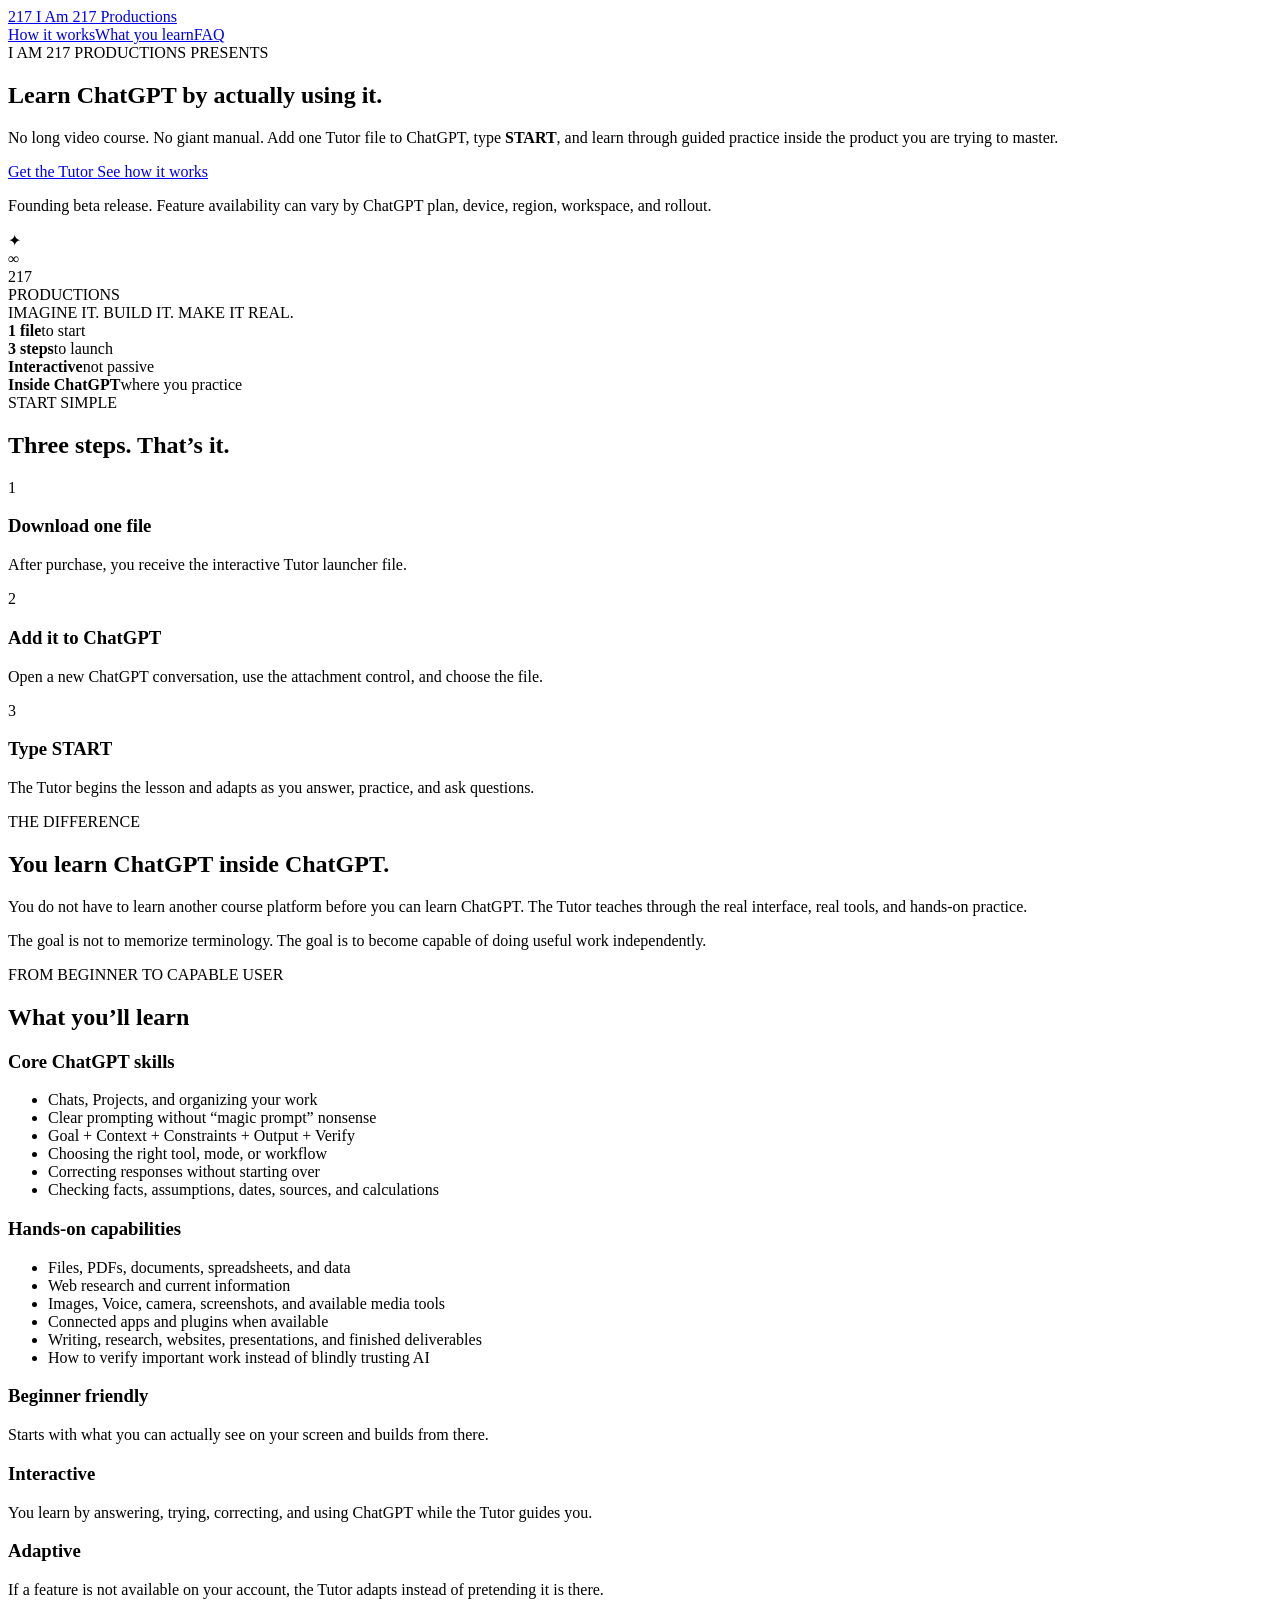
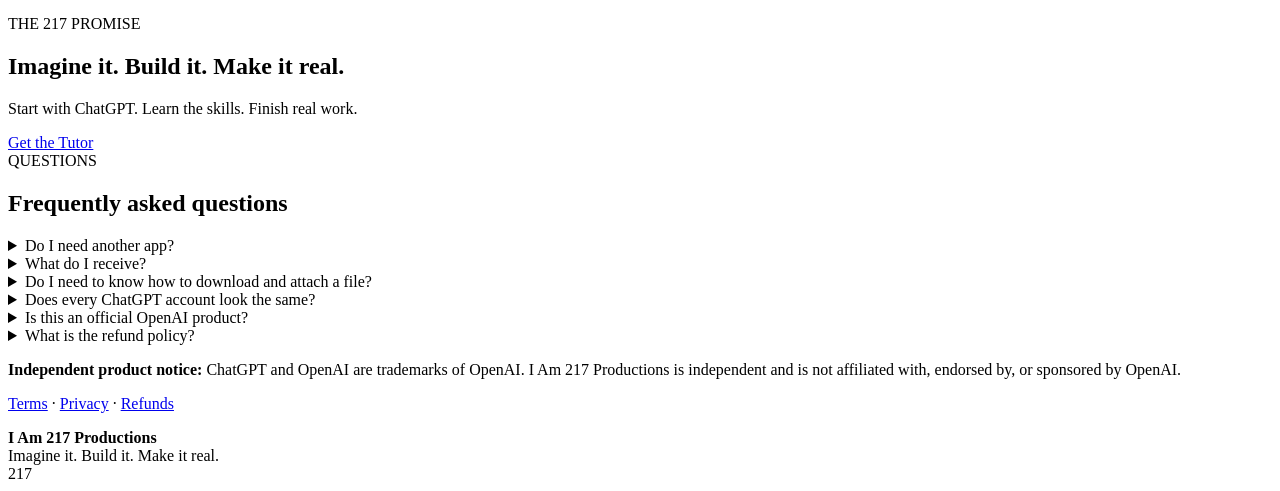
==== index.html @ eaa8aeeb "Build I Am 217 Productions sales page" ====
<!doctype html>
<html lang="en">
<head>
  <meta charset="utf-8">
  <meta name="viewport" content="width=device-width,initial-scale=1">
  <title>217 Interactive Tutor | I Am 217 Productions</title>
  <meta name="description" content="Learn ChatGPT by actually using it. One file. One chat. Type START.">
  <meta name="theme-color" content="#080808">
  <link rel="stylesheet" href="styles.css">
  <script src="site-config.js" defer></script>
  <script src="site.js" defer></script>
</head>
<body>
<header class="topbar">
  <div class="wrap nav">
    <a class="brand" href="#top" aria-label="I Am 217 Productions home">
      <span class="mini-mark">217</span>
      <span>I Am 217 Productions</span>
    </a>
    <nav><a href="#how">How it works</a><a href="#learn">What you learn</a><a href="#faq">FAQ</a></nav>
  </div>
</header>

<main id="top">
  <section class="hero wrap">
    <div class="hero-copy">
      <div class="eyebrow">I AM 217 PRODUCTIONS PRESENTS</div>
      <h1>Learn ChatGPT by <span>actually using it.</span></h1>
      <p class="lead">No long video course. No giant manual. Add one Tutor file to ChatGPT, type <strong>START</strong>, and learn through guided practice inside the product you are trying to master.</p>
      <div class="hero-actions">
        <a class="button primary buy-link" href="#">Get the Tutor <span class="price-label"></span></a>
        <a class="button secondary" href="#how">See how it works</a>
      </div>
      <p class="micro">Founding beta release. Feature availability can vary by ChatGPT plan, device, region, workspace, and rollout.</p>
    </div>
    <div class="hero-art" aria-label="217 Productions brand mark">
      <div class="seal">
        <div class="triangle"></div>
        <div class="flame">✦</div>
        <div class="infinity">∞</div>
      </div>
      <div class="big217">217</div>
      <div class="productions">PRODUCTIONS</div>
      <div class="motto">IMAGINE IT. BUILD IT. MAKE IT REAL.</div>
    </div>
  </section>

  <section class="proofbar">
    <div class="wrap proofgrid">
      <div><strong>1 file</strong><span>to start</span></div>
      <div><strong>3 steps</strong><span>to launch</span></div>
      <div><strong>Interactive</strong><span>not passive</span></div>
      <div><strong>Inside ChatGPT</strong><span>where you practice</span></div>
    </div>
  </section>

  <section id="how" class="section wrap">
    <div class="section-kicker">START SIMPLE</div>
    <h2>Three steps. That’s it.</h2>
    <div class="cards three">
      <article class="card"><div class="num">1</div><h3>Download one file</h3><p>After purchase, you receive the interactive Tutor launcher file.</p></article>
      <article class="card"><div class="num">2</div><h3>Add it to ChatGPT</h3><p>Open a new ChatGPT conversation, use the attachment control, and choose the file.</p></article>
      <article class="card"><div class="num">3</div><h3>Type START</h3><p>The Tutor begins the lesson and adapts as you answer, practice, and ask questions.</p></article>
    </div>
  </section>

  <section class="section darkband">
    <div class="wrap split">
      <div>
        <div class="section-kicker">THE DIFFERENCE</div>
        <h2>You learn ChatGPT inside ChatGPT.</h2>
      </div>
      <div>
        <p class="wide">You do not have to learn another course platform before you can learn ChatGPT. The Tutor teaches through the real interface, real tools, and hands-on practice.</p>
        <p class="wide">The goal is not to memorize terminology. The goal is to become capable of doing useful work independently.</p>
      </div>
    </div>
  </section>

  <section id="learn" class="section wrap">
    <div class="section-kicker">FROM BEGINNER TO CAPABLE USER</div>
    <h2>What you’ll learn</h2>
    <div class="cards two">
      <article class="card feature">
        <h3>Core ChatGPT skills</h3>
        <ul>
          <li>Chats, Projects, and organizing your work</li>
          <li>Clear prompting without “magic prompt” nonsense</li>
          <li>Goal + Context + Constraints + Output + Verify</li>
          <li>Choosing the right tool, mode, or workflow</li>
          <li>Correcting responses without starting over</li>
          <li>Checking facts, assumptions, dates, sources, and calculations</li>
        </ul>
      </article>
      <article class="card feature">
        <h3>Hands-on capabilities</h3>
        <ul>
          <li>Files, PDFs, documents, spreadsheets, and data</li>
          <li>Web research and current information</li>
          <li>Images, Voice, camera, screenshots, and available media tools</li>
          <li>Connected apps and plugins when available</li>
          <li>Writing, research, websites, presentations, and finished deliverables</li>
          <li>How to verify important work instead of blindly trusting AI</li>
        </ul>
      </article>
    </div>
  </section>

  <section class="section wrap">
    <div class="cards three">
      <article class="card statement"><h3>Beginner friendly</h3><p>Starts with what you can actually see on your screen and builds from there.</p></article>
      <article class="card statement"><h3>Interactive</h3><p>You learn by answering, trying, correcting, and using ChatGPT while the Tutor guides you.</p></article>
      <article class="card statement"><h3>Adaptive</h3><p>If a feature is not available on your account, the Tutor adapts instead of pretending it is there.</p></article>
    </div>
  </section>

  <section class="cta">
    <div class="wrap centered">
      <div class="section-kicker">THE 217 PROMISE</div>
      <h2>Imagine it. Build it. Make it real.</h2>
      <p class="wide center-copy">Start with ChatGPT. Learn the skills. Finish real work.</p>
      <a class="button primary buy-link" href="#">Get the Tutor <span class="price-label"></span></a>
    </div>
  </section>

  <section id="faq" class="section wrap faq">
    <div class="section-kicker">QUESTIONS</div>
    <h2>Frequently asked questions</h2>
    <details><summary>Do I need another app?</summary><p>No separate training app is required. You use your own ChatGPT account and the Tutor file you receive.</p></details>
    <details><summary>What do I receive?</summary><p>The founding beta is intentionally simple: one interactive Tutor launcher file, plus clear start instructions.</p></details>
    <details><summary>Do I need to know how to download and attach a file?</summary><p>You need to be able to save the file and choose it from ChatGPT’s attachment control. The delivery instructions show the steps clearly.</p></details>
    <details><summary>Does every ChatGPT account look the same?</summary><p>No. Features can vary by plan, device, region, workspace settings, and rollout. The Tutor is designed to ask what you actually see and adapt.</p></details>
    <details><summary>Is this an official OpenAI product?</summary><p>No. This is an independent educational product from I Am 217 Productions. It is not affiliated with, sponsored by, or endorsed by OpenAI.</p></details>
    <details><summary>What is the refund policy?</summary><p>The final founding-beta refund policy will be posted before paid checkout is enabled.</p></details>
  </section>

  <section class="section wrap legal-note">
    <p><strong>Independent product notice:</strong> ChatGPT and OpenAI are trademarks of OpenAI. I Am 217 Productions is independent and is not affiliated with, endorsed by, or sponsored by OpenAI.</p>
    <p><a href="terms.html">Terms</a> · <a href="privacy.html">Privacy</a> · <a href="refunds.html">Refunds</a></p>
  </section>
</main>

<footer>
  <div class="wrap footer-inner">
    <div><strong>I Am 217 Productions</strong><br><span>Imagine it. Build it. Make it real.</span></div>
    <div class="footer-217">217</div>
  </div>
</footer>
</body>
</html>
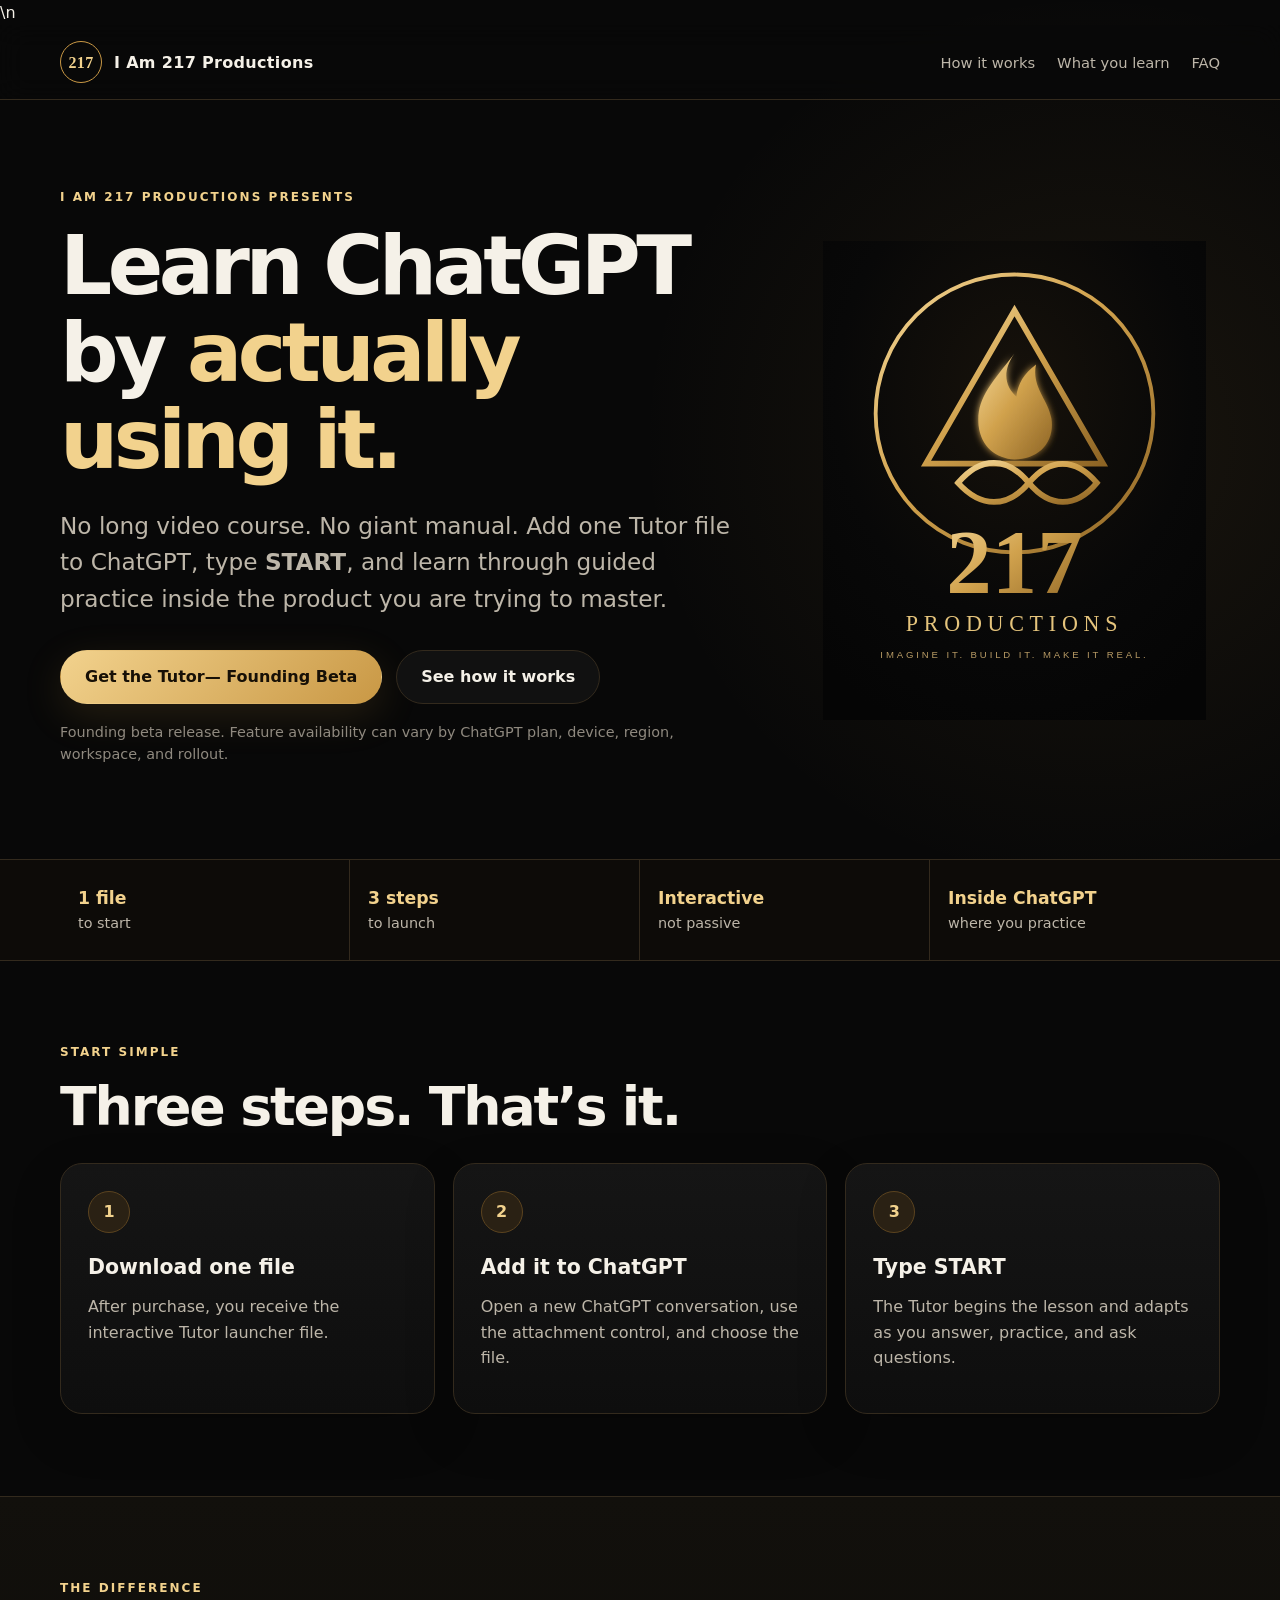
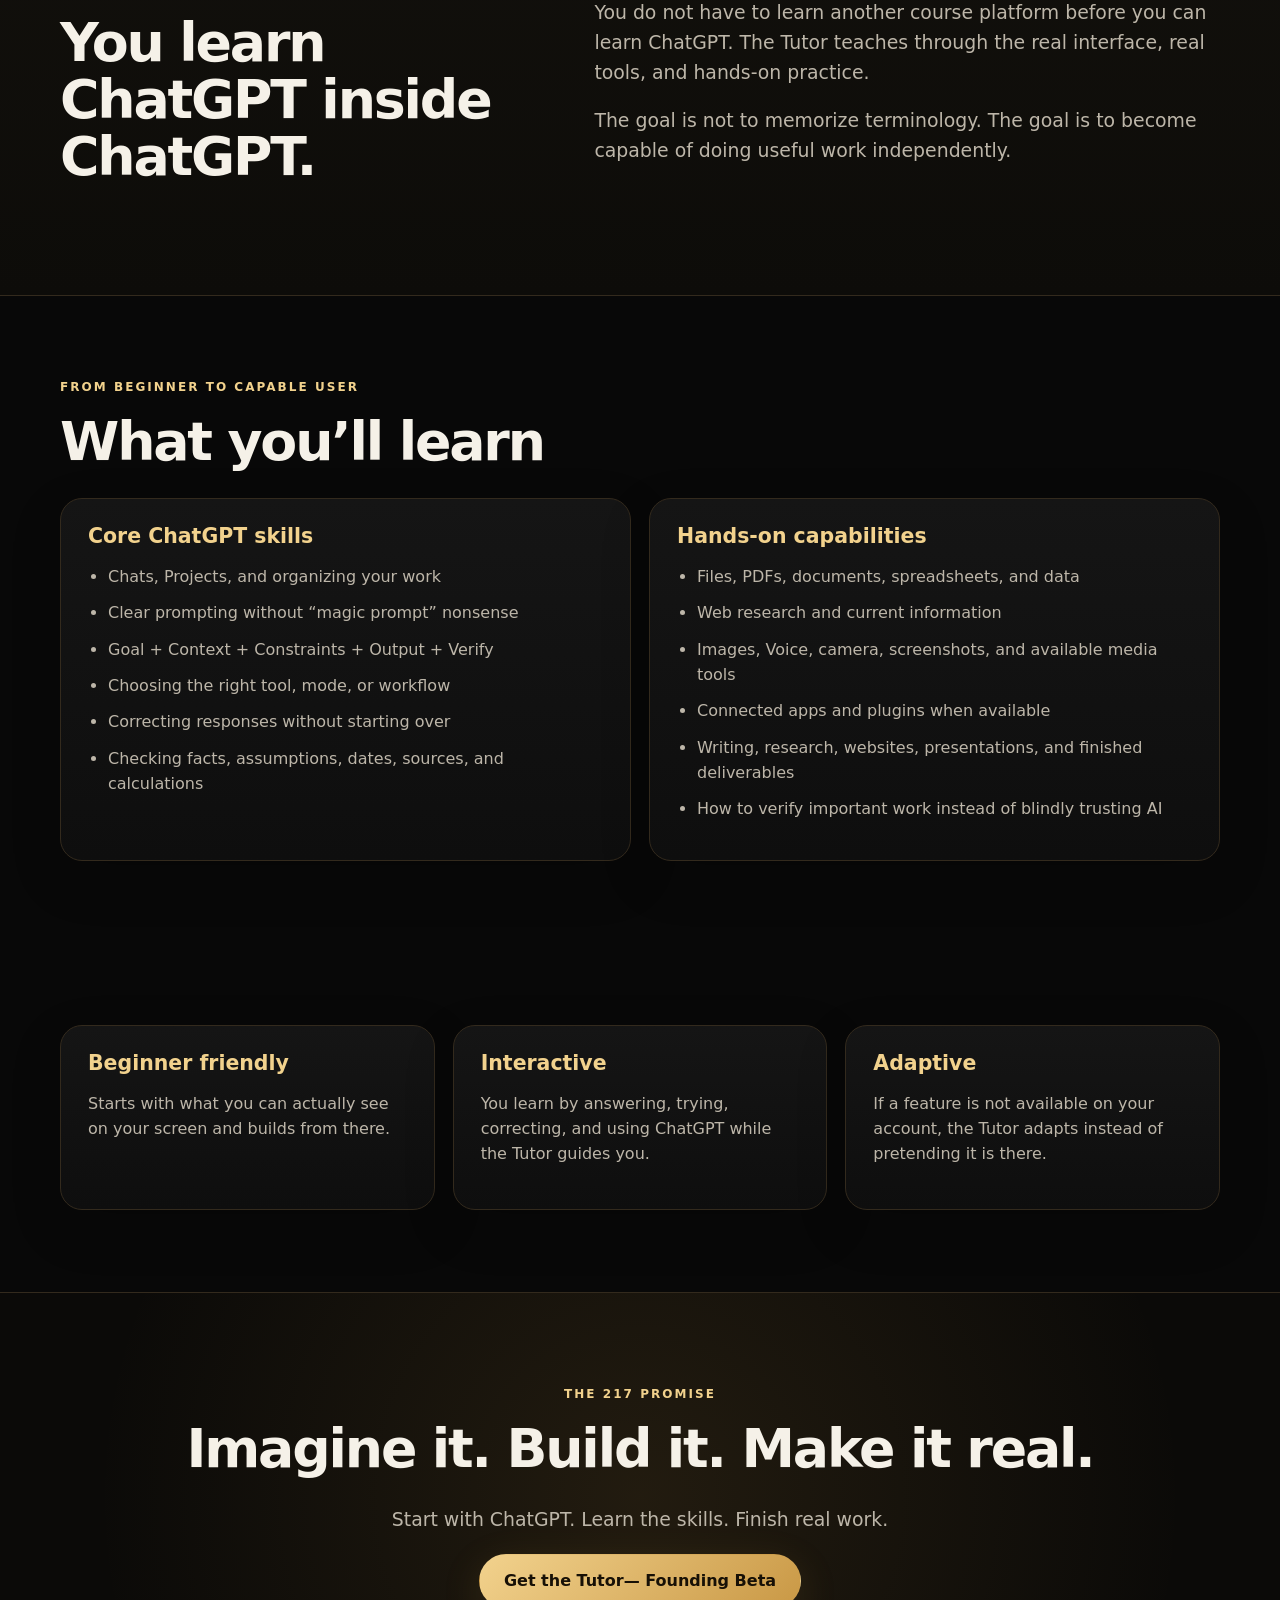
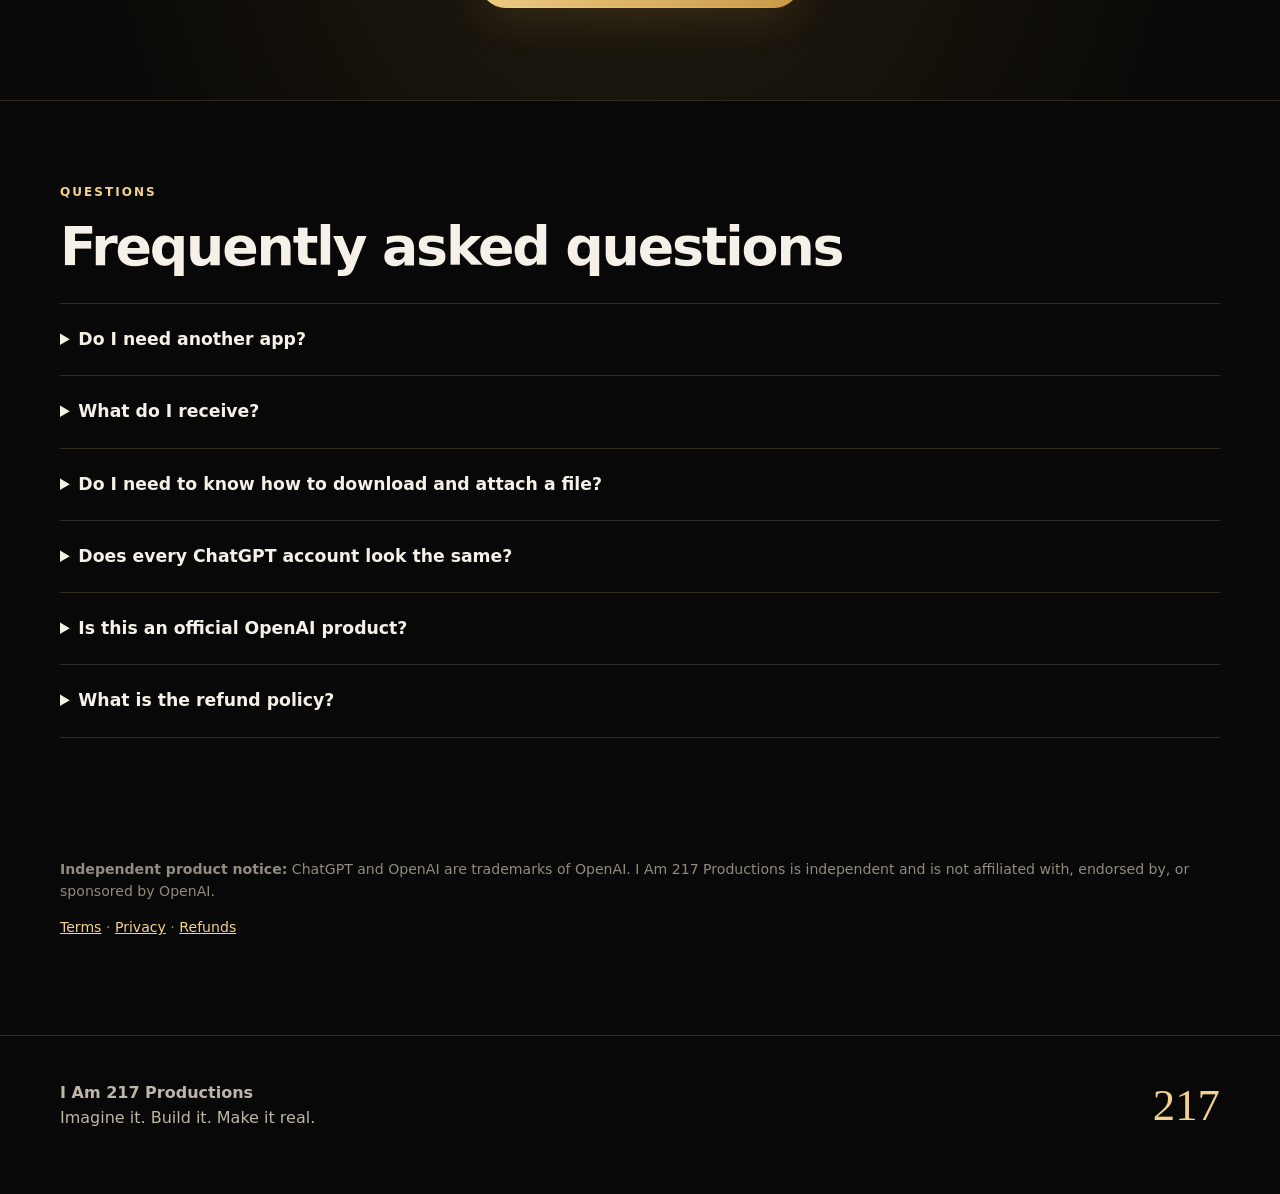
==== commit 7c05182f: "Use finished 217 brand mark on sales page" ====
--- a/index.html
+++ b/index.html
@@ -5,7 +5,7 @@
   <meta name="viewport" content="width=device-width,initial-scale=1">
   <title>217 Interactive Tutor | I Am 217 Productions</title>
   <meta name="description" content="Learn ChatGPT by actually using it. One file. One chat. Type START.">
-  <meta name="theme-color" content="#080808">
+  <meta name="theme-color" content="#080808">\n  <link rel="icon" href="favicon.svg" type="image/svg+xml">
   <link rel="stylesheet" href="styles.css">
   <script src="site-config.js" defer></script>
   <script src="site.js" defer></script>
@@ -33,15 +33,8 @@
       </div>
       <p class="micro">Founding beta release. Feature availability can vary by ChatGPT plan, device, region, workspace, and rollout.</p>
     </div>
-    <div class="hero-art" aria-label="217 Productions brand mark">
-      <div class="seal">
-        <div class="triangle"></div>
-        <div class="flame">✦</div>
-        <div class="infinity">∞</div>
-      </div>
-      <div class="big217">217</div>
-      <div class="productions">PRODUCTIONS</div>
-      <div class="motto">IMAGINE IT. BUILD IT. MAKE IT REAL.</div>
+    <div class="hero-art">
+      <img class="brand-mark" src="brand-mark.svg" alt="I Am 217 Productions — Imagine it. Build it. Make it real.">
     </div>
   </section>
 
--- a/styles.css
+++ b/styles.css
@@ -0,0 +1,62 @@
+:root{
+  --bg:#080808;--panel:#111;--panel2:#17130d;--text:#f5f1e8;--muted:#bdb6a9;
+  --gold:#c99845;--gold2:#f2d28d;--gold3:#8d6424;--line:#332a1d;--max:1160px
+}
+*{box-sizing:border-box}
+html{scroll-behavior:smooth}
+body{margin:0;background:
+  radial-gradient(circle at 85% 10%,rgba(201,152,69,.09),transparent 28rem),
+  var(--bg);color:var(--text);font-family:Inter,ui-sans-serif,system-ui,-apple-system,BlinkMacSystemFont,"Segoe UI",sans-serif;line-height:1.58}
+a{color:var(--gold2)}
+.wrap{width:min(var(--max),calc(100% - 36px));margin-inline:auto}
+.topbar{position:sticky;top:0;z-index:20;background:rgba(8,8,8,.88);backdrop-filter:blur(14px);border-bottom:1px solid var(--line)}
+.nav{min-height:74px;display:flex;align-items:center;justify-content:space-between;gap:24px}
+.brand{display:flex;align-items:center;gap:12px;text-decoration:none;color:var(--text);font-weight:850;letter-spacing:.02em}
+.mini-mark{width:42px;height:42px;display:grid;place-items:center;border:1px solid var(--gold);border-radius:50%;color:var(--gold2);font-family:Georgia,serif;font-weight:800}
+nav{display:flex;gap:22px} nav a{text-decoration:none;color:var(--muted);font-size:.92rem}
+nav a:hover{color:var(--gold2)}
+.hero{display:grid;grid-template-columns:1.25fr .75fr;gap:64px;align-items:center;padding:88px 0 78px}
+.eyebrow,.section-kicker{color:var(--gold2);font-size:.75rem;font-weight:900;letter-spacing:.17em;margin-bottom:16px}
+h1,h2,h3{line-height:1.06;margin-top:0}
+h1{font-size:clamp(3rem,6.4vw,6.2rem);letter-spacing:-.055em;margin-bottom:24px}
+h1 span{color:var(--gold2)}
+h2{font-size:clamp(2.15rem,4.2vw,4rem);letter-spacing:-.04em;margin-bottom:28px}
+h3{font-size:1.28rem;margin-bottom:12px}
+.lead{font-size:clamp(1.12rem,2vw,1.45rem);max-width:820px;color:var(--muted)}
+.hero-actions{display:flex;gap:14px;flex-wrap:wrap;margin-top:32px}
+.button{display:inline-flex;align-items:center;justify-content:center;min-height:54px;padding:0 24px;border-radius:999px;text-decoration:none;font-weight:900;border:1px solid var(--line);transition:.2s ease}
+.button:hover{transform:translateY(-2px)}
+.primary{background:linear-gradient(135deg,var(--gold2),var(--gold));color:#171006;border-color:transparent;box-shadow:0 12px 40px rgba(201,152,69,.15)}
+.secondary{color:var(--text);background:#111}
+.micro{font-size:.9rem;color:#8f897f;margin-top:17px}
+.hero-art{text-align:center;padding:30px 14px}
+.seal{width:min(320px,72vw);aspect-ratio:1;margin:0 auto 14px;border:3px solid var(--gold);border-radius:50%;position:relative;box-shadow:0 0 55px rgba(201,152,69,.12),inset 0 0 35px rgba(201,152,69,.04)}
+.triangle{position:absolute;left:50%;top:13%;transform:translateX(-50%);width:0;height:0;border-left:105px solid transparent;border-right:105px solid transparent;border-bottom:185px solid rgba(201,152,69,.95);filter:drop-shadow(0 0 8px rgba(242,210,141,.18))}
+.triangle:after{content:"";position:absolute;left:-93px;top:14px;width:0;height:0;border-left:93px solid transparent;border-right:93px solid transparent;border-bottom:164px solid #080808}
+.flame{position:absolute;left:50%;top:35%;transform:translate(-50%,-50%);font-size:76px;color:var(--gold2);z-index:2;text-shadow:0 0 24px rgba(242,210,141,.35)}
+.infinity{position:absolute;left:50%;bottom:8%;transform:translateX(-50%);font-family:Georgia,serif;font-size:82px;color:var(--gold2);z-index:3}
+.big217{font-family:Georgia,serif;font-size:clamp(4rem,8vw,6.8rem);line-height:.9;color:var(--gold2);text-shadow:0 0 28px rgba(201,152,69,.18)}
+.productions{font-family:Georgia,serif;letter-spacing:.24em;color:var(--gold2);font-size:clamp(.95rem,2vw,1.4rem);margin-top:8px}
+.motto{font-size:.68rem;letter-spacing:.19em;color:#b89b65;margin-top:10px}
+.proofbar{border-block:1px solid var(--line);background:#0d0b08}
+.proofgrid{display:grid;grid-template-columns:repeat(4,1fr)}
+.proofgrid div{padding:25px 18px;border-right:1px solid var(--line);display:flex;flex-direction:column}
+.proofgrid div:last-child{border-right:0}.proofgrid strong{color:var(--gold2);font-size:1.08rem}.proofgrid span{color:var(--muted);font-size:.9rem}
+.section{padding:82px 0}
+.darkband{background:linear-gradient(180deg,#12100c,#0d0c09);border-block:1px solid var(--line)}
+.split{display:grid;grid-template-columns:.85fr 1.15fr;gap:72px;align-items:start}
+.wide{font-size:1.18rem;color:var(--muted);max-width:820px}
+.cards{display:grid;gap:18px}.cards.three{grid-template-columns:repeat(3,1fr)}.cards.two{grid-template-columns:repeat(2,1fr)}
+.card{background:linear-gradient(180deg,#151515,#0e0e0e);border:1px solid var(--line);border-radius:22px;padding:27px;box-shadow:0 18px 50px rgba(0,0,0,.18)}
+.card p,.card li{color:var(--muted)}.card ul{padding-left:20px;margin-bottom:0}.card li{margin:.7rem 0}
+.num{width:42px;height:42px;border-radius:50%;display:grid;place-items:center;background:#2a2114;color:var(--gold2);font-weight:900;margin-bottom:24px;border:1px solid #5b431f}
+.feature h3,.statement h3{color:var(--gold2)}
+.cta{padding:92px 0;background:radial-gradient(circle at center,rgba(201,152,69,.12),transparent 34rem),#0b0a08;border-block:1px solid var(--line)}
+.centered{text-align:center}.center-copy{margin-inline:auto}
+.faq details{border-top:1px solid var(--line);padding:22px 0}.faq details:last-child{border-bottom:1px solid var(--line)}
+.faq summary{cursor:pointer;font-weight:850;font-size:1.08rem}.faq p{color:var(--muted);max-width:860px}
+.legal-note{font-size:.88rem;color:#928b80;padding-top:24px}
+footer{border-top:1px solid var(--line);padding:34px 0 54px;color:var(--muted)}
+.footer-inner{display:flex;justify-content:space-between;gap:20px;align-items:center}.footer-217{font-family:Georgia,serif;font-size:2.8rem;color:var(--gold2)}
+@media(max-width:900px){.hero,.split{grid-template-columns:1fr}.hero{gap:25px;padding-top:60px}.hero-art{order:-1}.seal{width:min(230px,62vw)}.proofgrid{grid-template-columns:repeat(2,1fr)}.cards.three,.cards.two{grid-template-columns:1fr}}
+@media(max-width:640px){nav{display:none}.proofgrid{grid-template-columns:1fr 1fr}.proofgrid div:nth-child(2){border-right:0}.hero-art{padding-top:4px}.productions{letter-spacing:.14em}}
